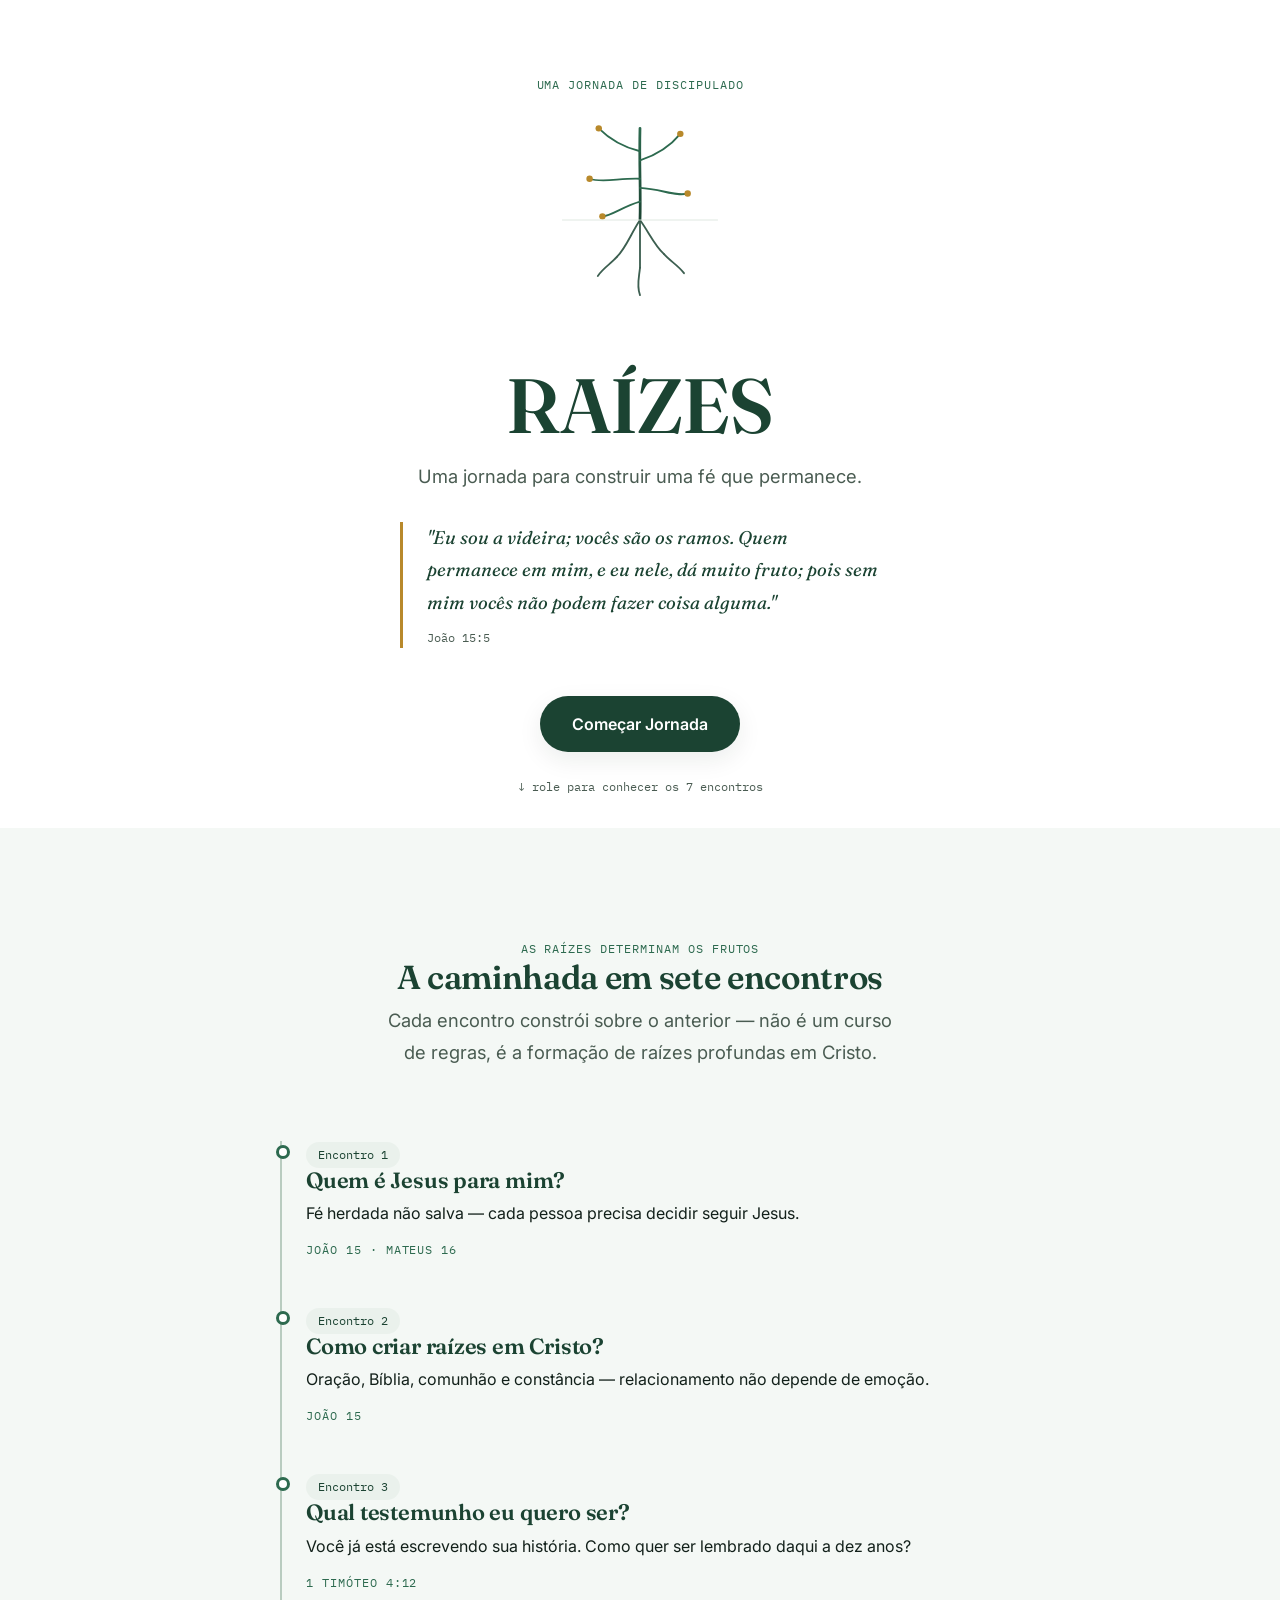
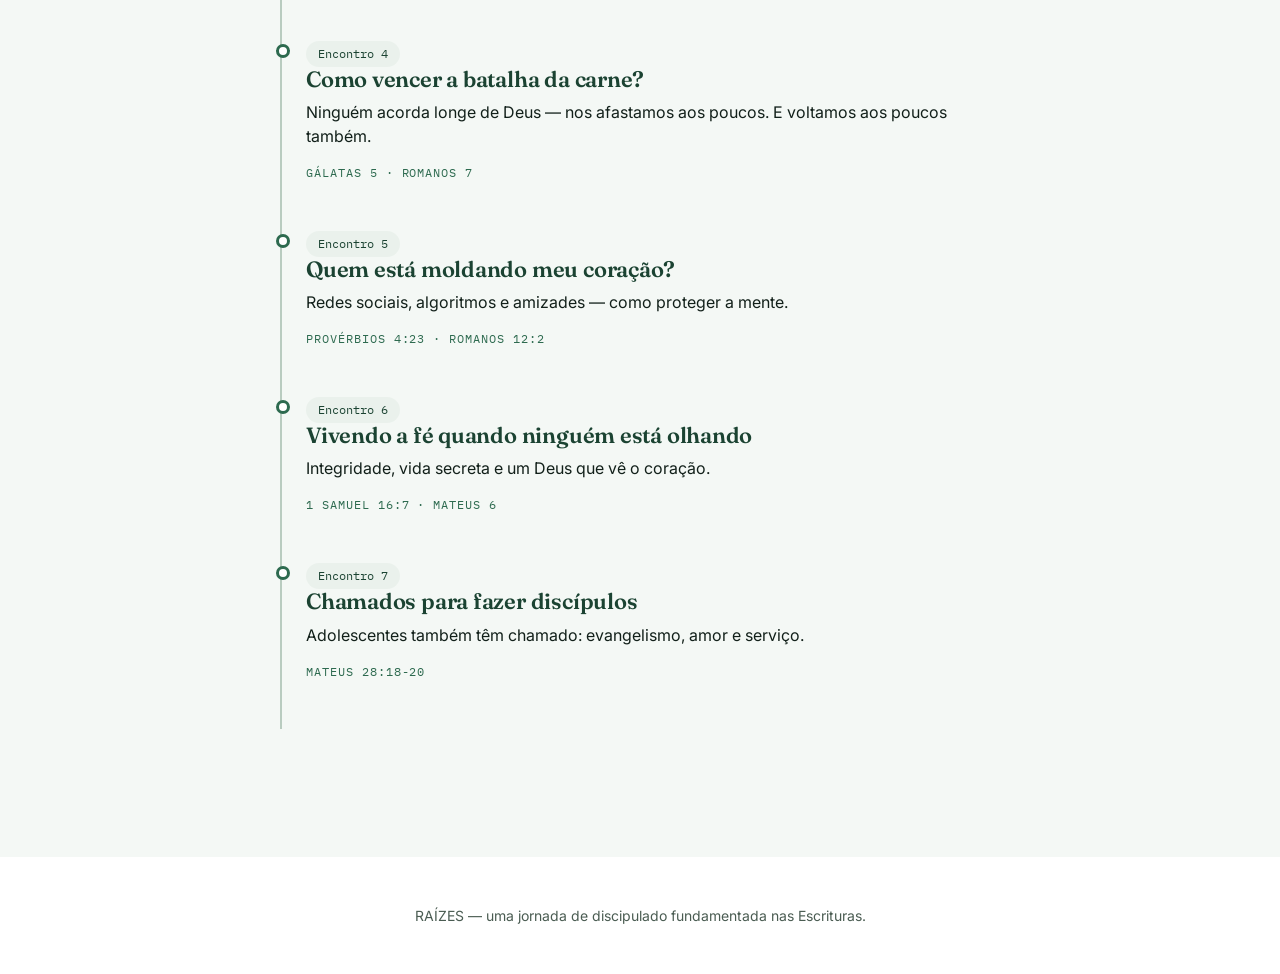
==== index.html @ 9f4cd5e3 "a" ====
<!DOCTYPE html>
<html lang="pt-BR">
<head>
<meta charset="UTF-8">
<meta name="viewport" content="width=device-width, initial-scale=1.0">
<title>RAÍZES — Uma jornada para construir uma fé que permanece</title>
<meta name="description" content="RAÍZES é uma jornada de discipulado para adolescentes, baseada em João 15, para construir uma fé que permanece antes das grandes decisões da adolescência.">
<link rel="preconnect" href="https://fonts.googleapis.com">
<link href="https://fonts.googleapis.com/css2?family=Fraunces:opsz,wght@9..144,400;9..144,600;9..144,700&family=Inter:wght@400;500;600;700&family=IBM+Plex+Mono:wght@400;500&display=swap" rel="stylesheet">
<link rel="stylesheet" href="assets/css/tokens.css">
<link rel="stylesheet" href="assets/css/base.css">
<link rel="stylesheet" href="assets/css/components.css">
<style>
  /* Estilos exclusivos da landing page */
  .hero {
    min-height: 92vh;
    display: flex; flex-direction: column; align-items: center; justify-content: center;
    text-align: center; padding: var(--space-8) var(--space-5);
    position: relative;
  }
  .hero-illustration { width: 220px; margin: 0 auto var(--space-6); animation: rise 1.4s var(--ease-organic) both; }
  @keyframes rise { from { opacity: 0; transform: translateY(16px); } to { opacity: 1; transform: translateY(0); } }

  .hero .eyebrow { justify-content: center; margin-bottom: var(--space-4); }
  .hero h1 {
    font-size: var(--fs-display-xl);
    color: var(--color-root);
    margin-bottom: var(--space-3);
  }
  .hero .subtitle {
    font-size: var(--fs-body-l);
    color: var(--color-ink-soft);
    max-width: 560px;
    margin: 0 auto var(--space-6);
  }
  .hero .verse { text-align: left; max-width: 480px; margin: 0 auto var(--space-7); }

  .scroll-cue { position: absolute; bottom: var(--space-6); font-family: var(--font-mono); font-size: var(--fs-caption); color: var(--color-ink-soft); }

  section.jornada { padding: var(--space-9) 0; background: var(--color-surface); }
  section.jornada .container { max-width: var(--content-width); }
  section.jornada h2 { text-align: center; margin-bottom: var(--space-2); }
  section.jornada .lede { text-align: center; margin: 0 auto var(--space-8); max-width: 520px; }

  .timeline-item .base { display:block; margin-top: var(--space-2); }

  footer { text-align: center; padding: var(--space-7) var(--space-5); color: var(--color-ink-soft); font-size: var(--fs-small); }
</style>
</head>
<body>

  <main>
    <section class="hero">
      <span class="eyebrow">Uma jornada de discipulado</span>
      <div class="hero-illustration" id="heroSvg"></div>
      <h1>RAÍZES</h1>
      <p class="subtitle">Uma jornada para construir uma fé que permanece.</p>
      <blockquote class="verse">
        "Eu sou a videira; vocês são os ramos. Quem permanece em mim, e eu nele, dá muito fruto; pois sem mim vocês não podem fazer coisa alguma."
        <cite>João 15:5</cite>
      </blockquote>
      <a href="encontro-01.html" class="btn btn-primary">Começar Jornada</a>
      <span class="scroll-cue">↓ role para conhecer os 7 encontros</span>
    </section>

    <section class="jornada">
      <div class="container">
        <span class="eyebrow" style="justify-content:center; display:flex;">As raízes determinam os frutos</span>
        <h2>A caminhada em sete encontros</h2>
        <p class="lede">Cada encontro constrói sobre o anterior — não é um curso de regras, é a formação de raízes profundas em Cristo.</p>

        <ol class="timeline" id="timelineList" style="list-style:none; padding-left: var(--space-6);"></ol>
      </div>
    </section>
  </main>

  <footer>
    RAÍZES — uma jornada de discipulado fundamentada nas Escrituras.
  </footer>

  <script src="assets/js/encontros-data.js"></script>
  <script src="assets/js/progresso.js"></script>
  <script>
    // Carrega a ilustração SVG da videira no hero
    fetch("assets/svg/videira.svg")
      .then(r => r.text())
      .then(svg => { document.getElementById("heroSvg").innerHTML = svg; })
      .catch(() => {});

    // Monta a timeline a partir da fonte única de dados dos encontros
    const lista = document.getElementById("timelineList");
    lista.innerHTML = ENCONTROS.map(item => `
      <li class="timeline-item">
        <span class="badge">Encontro ${item.id}</span>
        <h3>${item.titulo}</h3>
        <p>${item.resumo}</p>
        <span class="base eyebrow">${item.base}</span>
      </li>
    `).join("");
  </script>
</body>
</html>
---- assets/css/tokens.css ----
/* ==========================================================================
   RAÍZES — Design Tokens
   Identidade visual: "raízes e videira" (João 15) — verde-mata profundo,
   ouro suave como luz, fundo branco, tipografia orgânica na exibição e
   humanista no corpo. Nada infantil, nada corporativo genérico.
   ========================================================================== */

:root {
  /* ---- Cor: paleta nomeada (5 cores + neutros) -------------------------- */
  --color-bg:            #FFFFFF;   /* fundo — branco puro, muito respiro */
  --color-surface:       #F4F8F5;   /* verde-sálvia quase imperceptível — cards */
  --color-surface-2:     #EAF1EC;   /* variação um pouco mais forte, hover */
  --color-ink:           #12201A;   /* texto principal — verde-preto, não preto puro */
  --color-ink-soft:      #4A5C52;   /* texto secundário */
  --color-root:          #1B4332;   /* verde-mata profundo — cor de marca / raiz */
  --color-root-light:    #2D6A4F;   /* verde de acento em hover/estados */
  --color-gold:          #B8892B;   /* ouro fosco — "luz", destaque raro */
  --color-gold-soft:     #F3E7CC;   /* fundo suave para caixas de destaque douradas */
  --color-clay:          #9C4A32;   /* terracota queimada — alerta/tensão (Encontro 4) usado com moderação */
  --color-line:          #DCE6DF;   /* linhas divisórias, bordas */
  --color-line-strong:   #B9CCC0;

  /* ---- Tipografia --------------------------------------------------------
     Display: "Fraunces" — serifa orgânica, com variação de peso que lembra
     veios de madeira/raízes — usada com moderação em títulos.
     Corpo: "Inter" — humanista, extremamente legível em telas, neutra.
     Utilitária: "IBM Plex Mono" — referências bíblicas, rótulos, metadados.
  -------------------------------------------------------------------------- */
  --font-display: 'Fraunces', 'Iowan Old Style', Georgia, serif;
  --font-body:    'Inter', -apple-system, BlinkMacSystemFont, 'Segoe UI', sans-serif;
  --font-mono:    'IBM Plex Mono', 'SFMono-Regular', Menlo, monospace;

  --fs-display-xl: clamp(2.75rem, 6vw, 5rem);
  --fs-display-l:  clamp(2rem, 4vw, 3.25rem);
  --fs-display-m:  clamp(1.5rem, 2.6vw, 2.25rem);
  --fs-title:      1.375rem;
  --fs-body-l:     1.15rem;
  --fs-body:       1rem;
  --fs-small:      0.875rem;
  --fs-caption:    0.75rem;

  --lh-tight: 1.15;
  --lh-normal: 1.5;
  --lh-relaxed: 1.75;

  /* ---- Espaçamento (escala 4px) ------------------------------------------ */
  --space-1: 0.25rem;
  --space-2: 0.5rem;
  --space-3: 0.75rem;
  --space-4: 1rem;
  --space-5: 1.5rem;
  --space-6: 2rem;
  --space-7: 3rem;
  --space-8: 4.5rem;
  --space-9: 7rem;

  /* ---- Raio / sombra ------------------------------------------------------ */
  --radius-s: 10px;
  --radius-m: 18px;
  --radius-l: 28px;
  --radius-pill: 999px;

  --shadow-s: 0 1px 2px rgba(18, 32, 26, 0.06);
  --shadow-m: 0 8px 24px rgba(18, 32, 26, 0.08);
  --shadow-l: 0 24px 60px rgba(18, 32, 26, 0.12);

  /* ---- Movimento ----------------------------------------------------------- */
  --ease-organic: cubic-bezier(0.22, 1, 0.36, 1);
  --dur-fast: 160ms;
  --dur-med: 360ms;
  --dur-slow: 720ms;

  /* ---- Container ------------------------------------------------------------ */
  --content-width: 780px;
  --content-width-wide: 1120px;
  --sidebar-width: 300px;
}

@media (prefers-reduced-motion: reduce) {
  :root {
    --dur-fast: 0ms;
    --dur-med: 0ms;
    --dur-slow: 0ms;
  }
}
---- assets/css/base.css ----
/* ==========================================================================
   RAÍZES — Base
   Reset enxuto + regras globais de tipografia e layout.
   ========================================================================== */

*, *::before, *::after { box-sizing: border-box; }

html {
  scroll-behavior: smooth;
}

body {
  margin: 0;
  background: var(--color-bg);
  color: var(--color-ink);
  font-family: var(--font-body);
  font-size: var(--fs-body);
  line-height: var(--lh-normal);
  -webkit-font-smoothing: antialiased;
  text-rendering: optimizeLegibility;
}

img, svg { display: block; max-width: 100%; }

a { color: inherit; text-decoration: none; }

h1, h2, h3, h4 {
  font-family: var(--font-display);
  font-weight: 600;
  line-height: var(--lh-tight);
  margin: 0 0 var(--space-4);
  color: var(--color-root);
  letter-spacing: -0.01em;
}

h1 { font-size: var(--fs-display-l); }
h2 { font-size: var(--fs-display-m); }
h3 { font-size: var(--fs-title); }

p { margin: 0 0 var(--space-4); color: var(--color-ink); }

.lede {
  font-size: var(--fs-body-l);
  color: var(--color-ink-soft);
  line-height: var(--lh-relaxed);
}

.eyebrow {
  display: inline-flex;
  align-items: center;
  gap: var(--space-2);
  font-family: var(--font-mono);
  font-size: var(--fs-caption);
  letter-spacing: 0.08em;
  text-transform: uppercase;
  color: var(--color-root-light);
}

.verse {
  font-family: var(--font-display);
  font-style: italic;
  color: var(--color-root);
  font-size: var(--fs-body-l);
  line-height: var(--lh-relaxed);
  border-left: 3px solid var(--color-gold);
  padding-left: var(--space-5);
}
.verse cite {
  display: block;
  margin-top: var(--space-2);
  font-family: var(--font-mono);
  font-style: normal;
  font-size: var(--fs-caption);
  color: var(--color-ink-soft);
}

button { font-family: inherit; cursor: pointer; }

:focus-visible {
  outline: 3px solid var(--color-gold);
  outline-offset: 2px;
}

.container {
  width: 100%;
  max-width: var(--content-width);
  margin-inline: auto;
  padding-inline: var(--space-5);
}
.container-wide {
  width: 100%;
  max-width: var(--content-width-wide);
  margin-inline: auto;
  padding-inline: var(--space-5);
}

.visually-hidden {
  position: absolute;
  width: 1px; height: 1px;
  overflow: hidden;
  clip: rect(0 0 0 0);
  white-space: nowrap;
}

/* Camada do app: sidebar fixa + conteúdo rolável, usada em encontro-XX.html */
.app-shell {
  display: grid;
  grid-template-columns: var(--sidebar-width) 1fr;
  min-height: 100vh;
}
@media (max-width: 900px) {
  .app-shell { grid-template-columns: 1fr; }
}

.main-scroll {
  min-width: 0;
  padding: var(--space-8) var(--space-6) var(--space-9);
}

::selection { background: var(--color-gold-soft); color: var(--color-root); }
---- assets/css/components.css ----
/* ==========================================================================
   RAÍZES — Componentes
   ========================================================================== */

/* ---- Botões -------------------------------------------------------------- */
.btn {
  display: inline-flex;
  align-items: center;
  gap: var(--space-2);
  padding: var(--space-4) var(--space-6);
  border-radius: var(--radius-pill);
  border: none;
  font-size: var(--fs-body);
  font-weight: 600;
  transition: transform var(--dur-fast) var(--ease-organic), box-shadow var(--dur-fast) var(--ease-organic);
}
.btn-primary {
  background: var(--color-root);
  color: #fff;
  box-shadow: var(--shadow-m);
}
.btn-primary:hover { transform: translateY(-2px); box-shadow: var(--shadow-l); background: var(--color-root-light); }
.btn-ghost {
  background: transparent;
  color: var(--color-root);
  border: 1.5px solid var(--color-line-strong);
}
.btn-ghost:hover { background: var(--color-surface); border-color: var(--color-root-light); }

/* ---- Cartão base ---------------------------------------------------------- */
.card {
  background: var(--color-surface);
  border-radius: var(--radius-l);
  padding: var(--space-6);
  border: 1px solid var(--color-line);
}

/* ---- Caixas de reflexão do encontro (Pense nisso / Aplicação / etc.) ----- */
.reflect-box {
  border-radius: var(--radius-m);
  padding: var(--space-5) var(--space-6);
  margin: var(--space-6) 0;
  position: relative;
}
.reflect-box h4 {
  font-family: var(--font-mono);
  text-transform: uppercase;
  letter-spacing: 0.06em;
  font-size: var(--fs-caption);
  color: inherit;
  margin-bottom: var(--space-3);
}
.reflect-box--think    { background: var(--color-surface); border-left: 3px solid var(--color-root-light); }
.reflect-box--think h4 { color: var(--color-root-light); }
.reflect-box--apply    { background: var(--color-gold-soft); border-left: 3px solid var(--color-gold); }
.reflect-box--apply h4 { color: var(--color-gold); }
.reflect-box--god      { background: #FFFFFF; border: 1.5px dashed var(--color-line-strong); }
.reflect-box--god h4   { color: var(--color-ink-soft); }

.reflect-box textarea {
  width: 100%;
  min-height: 96px;
  border: 1px solid var(--color-line-strong);
  border-radius: var(--radius-s);
  padding: var(--space-3) var(--space-4);
  font-family: var(--font-body);
  font-size: var(--fs-body);
  background: #fff;
  resize: vertical;
}
.reflect-box textarea:focus { border-color: var(--color-root-light); }

/* ---- Checklist espiritual --------------------------------------------- */
.checklist { list-style: none; margin: 0; padding: 0; display: grid; gap: var(--space-3); }
.checklist li {
  display: flex; align-items: flex-start; gap: var(--space-3);
  padding: var(--space-3) var(--space-4);
  background: var(--color-surface);
  border-radius: var(--radius-s);
}
.checklist input[type="checkbox"] {
  width: 20px; height: 20px; margin-top: 2px;
  accent-color: var(--color-root);
}

/* ---- Sidebar de navegação ------------------------------------------------ */
.sidebar {
  background: var(--color-surface);
  border-right: 1px solid var(--color-line);
  padding: var(--space-6) var(--space-5);
  position: sticky; top: 0; height: 100vh;
  overflow-y: auto;
  display: flex; flex-direction: column; gap: var(--space-6);
}
@media (max-width: 900px) {
  .sidebar { position: static; height: auto; border-right: none; border-bottom: 1px solid var(--color-line); }
}

.sidebar-brand { display: flex; align-items: center; gap: var(--space-3); }
.sidebar-brand svg { width: 32px; height: 32px; }
.sidebar-brand strong { font-family: var(--font-display); font-size: 1.25rem; color: var(--color-root); }

.progress-track {
  height: 8px; border-radius: var(--radius-pill);
  background: var(--color-surface-2);
  overflow: hidden;
}
.progress-fill {
  height: 100%; border-radius: var(--radius-pill);
  background: linear-gradient(90deg, var(--color-root), var(--color-gold));
  transition: width var(--dur-slow) var(--ease-organic);
}

.nav-list { list-style: none; margin: 0; padding: 0; display: grid; gap: var(--space-1); }
.nav-item a {
  display: flex; align-items: center; gap: var(--space-3);
  padding: var(--space-3) var(--space-3);
  border-radius: var(--radius-s);
  font-size: var(--fs-small);
  color: var(--color-ink-soft);
  transition: background var(--dur-fast);
}
.nav-item a:hover { background: var(--color-surface-2); }
.nav-item.is-active a { background: var(--color-root); color: #fff; font-weight: 600; }
.nav-item.is-done a { color: var(--color-root-light); }
.nav-item .status-dot {
  width: 8px; height: 8px; border-radius: 50%;
  background: var(--color-line-strong); flex: none;
}
.nav-item.is-done .status-dot { background: var(--color-root-light); }
.nav-item.is-active .status-dot { background: var(--color-gold); }

/* ---- Timeline (landing page) --------------------------------------------- */
.timeline { position: relative; padding-left: var(--space-6); }
.timeline::before {
  content: ''; position: absolute; left: 6px; top: 0; bottom: 0; width: 2px;
  background: var(--color-line-strong);
}
.timeline-item { position: relative; padding-bottom: var(--space-7); }
.timeline-item::before {
  content: ''; position: absolute; left: -30px; top: 4px;
  width: 14px; height: 14px; border-radius: 50%;
  background: var(--color-bg); border: 3px solid var(--color-root-light);
}
.timeline-item h3 { margin-bottom: var(--space-2); }

/* ---- Badge --------------------------------------------------------------- */
.badge {
  display: inline-block; padding: var(--space-1) var(--space-3);
  border-radius: var(--radius-pill); font-size: var(--fs-caption);
  font-family: var(--font-mono); background: var(--color-surface-2); color: var(--color-root);
}
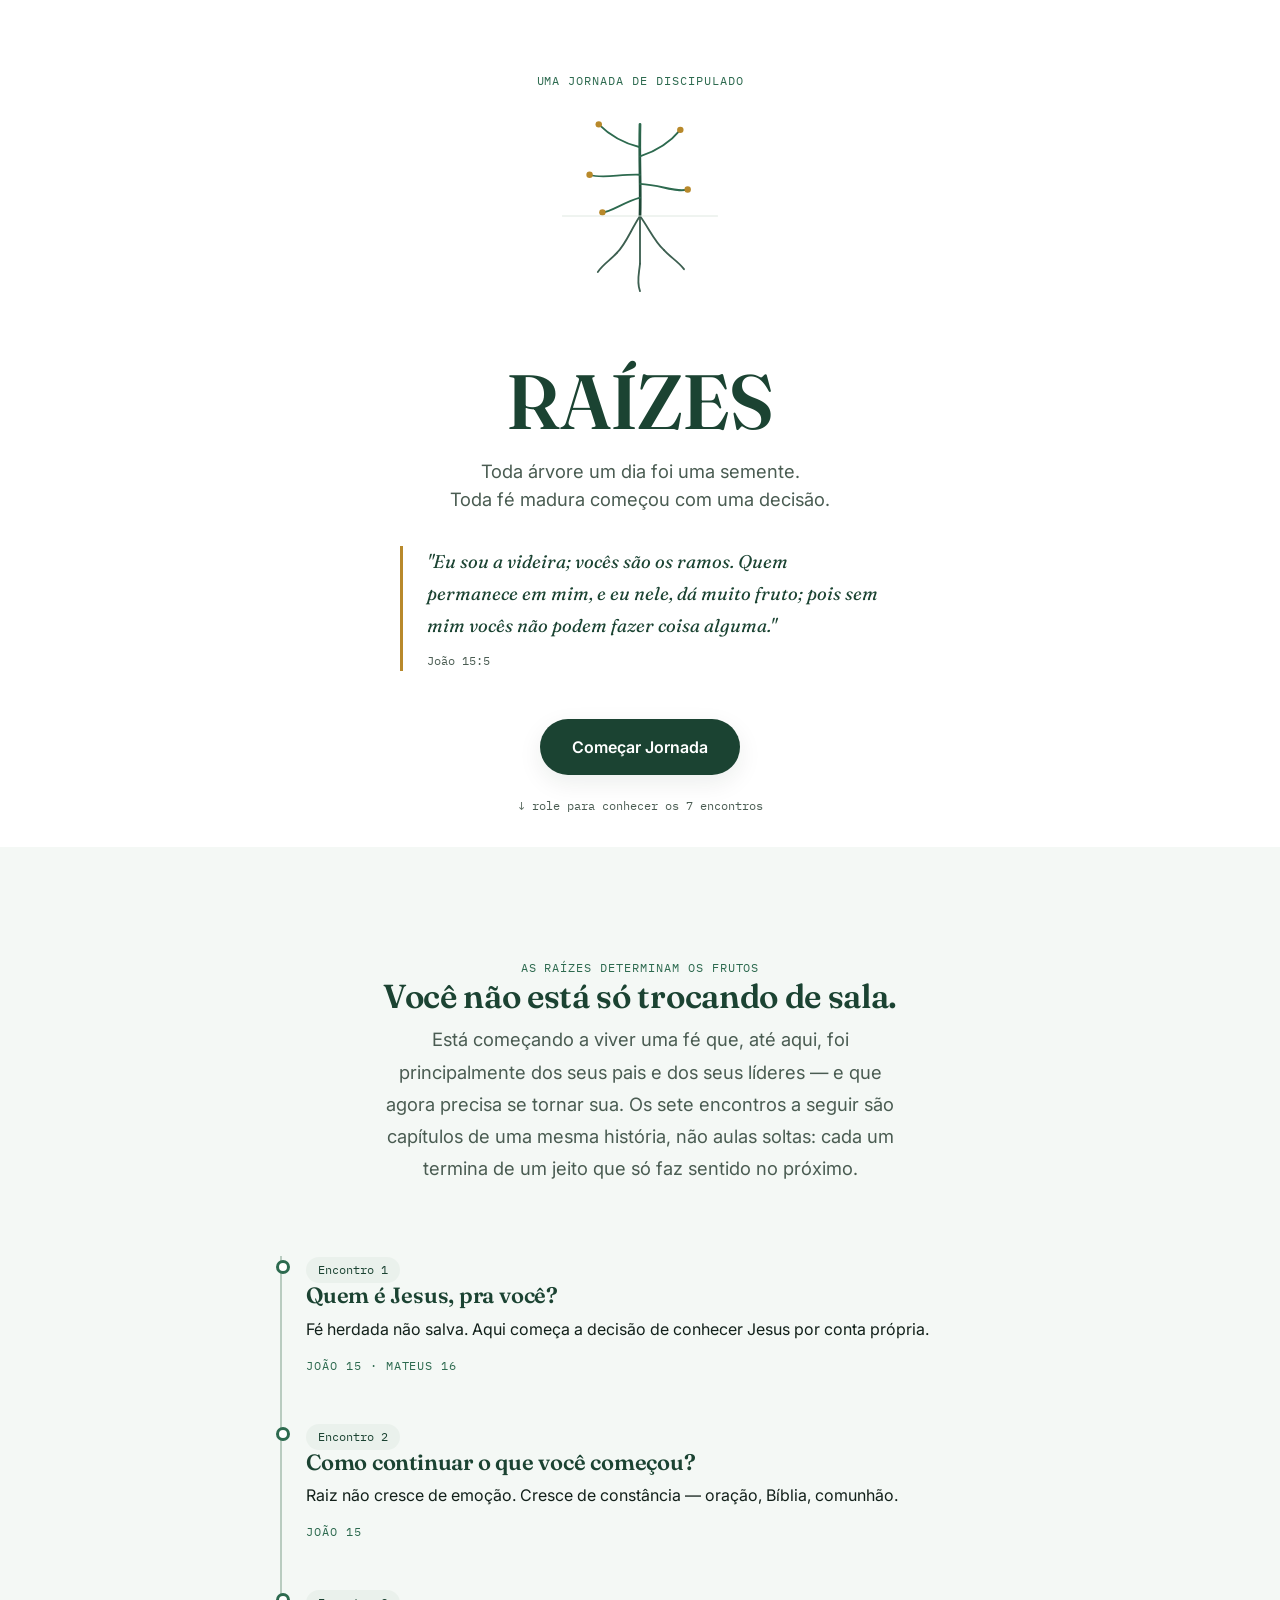
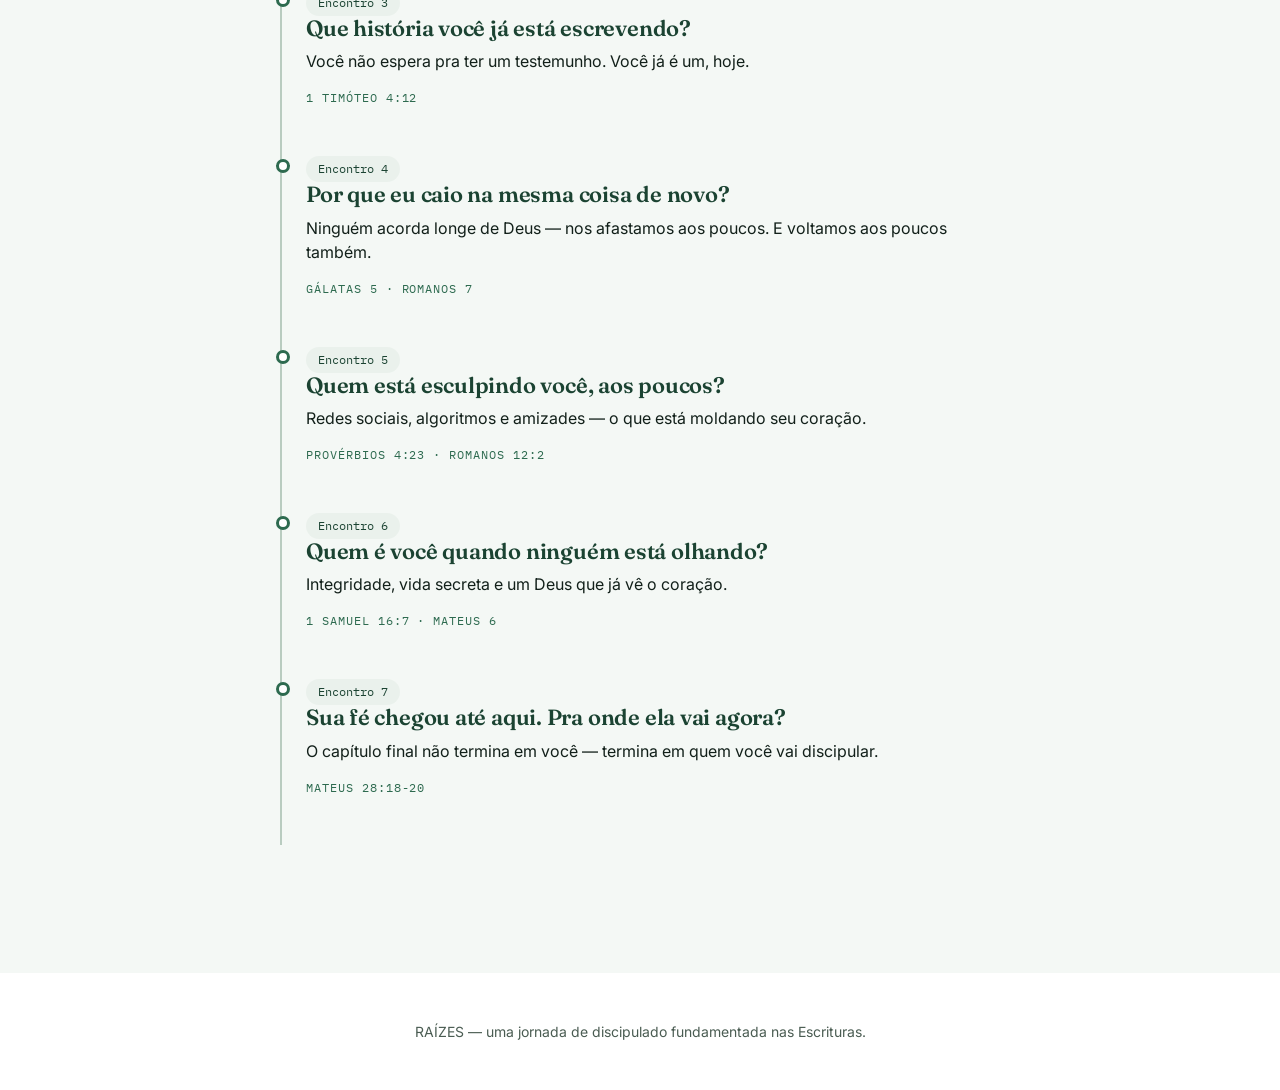
==== commit d18ee83d: "Modições" ====
--- a/index.html
+++ b/index.html
@@ -54,7 +54,7 @@
       <span class="eyebrow">Uma jornada de discipulado</span>
       <div class="hero-illustration" id="heroSvg"></div>
       <h1>RAÍZES</h1>
-      <p class="subtitle">Uma jornada para construir uma fé que permanece.</p>
+      <p class="subtitle">Toda árvore um dia foi uma semente.<br>Toda fé madura começou com uma decisão.</p>
       <blockquote class="verse">
         "Eu sou a videira; vocês são os ramos. Quem permanece em mim, e eu nele, dá muito fruto; pois sem mim vocês não podem fazer coisa alguma."
         <cite>João 15:5</cite>
@@ -66,8 +66,8 @@
     <section class="jornada">
       <div class="container">
         <span class="eyebrow" style="justify-content:center; display:flex;">As raízes determinam os frutos</span>
-        <h2>A caminhada em sete encontros</h2>
-        <p class="lede">Cada encontro constrói sobre o anterior — não é um curso de regras, é a formação de raízes profundas em Cristo.</p>
+        <h2>Você não está só trocando de sala.</h2>
+        <p class="lede">Está começando a viver uma fé que, até aqui, foi principalmente dos seus pais e dos seus líderes — e que agora precisa se tornar sua. Os sete encontros a seguir são capítulos de uma mesma história, não aulas soltas: cada um termina de um jeito que só faz sentido no próximo.</p>
 
         <ol class="timeline" id="timelineList" style="list-style:none; padding-left: var(--space-6);"></ol>
       </div>
